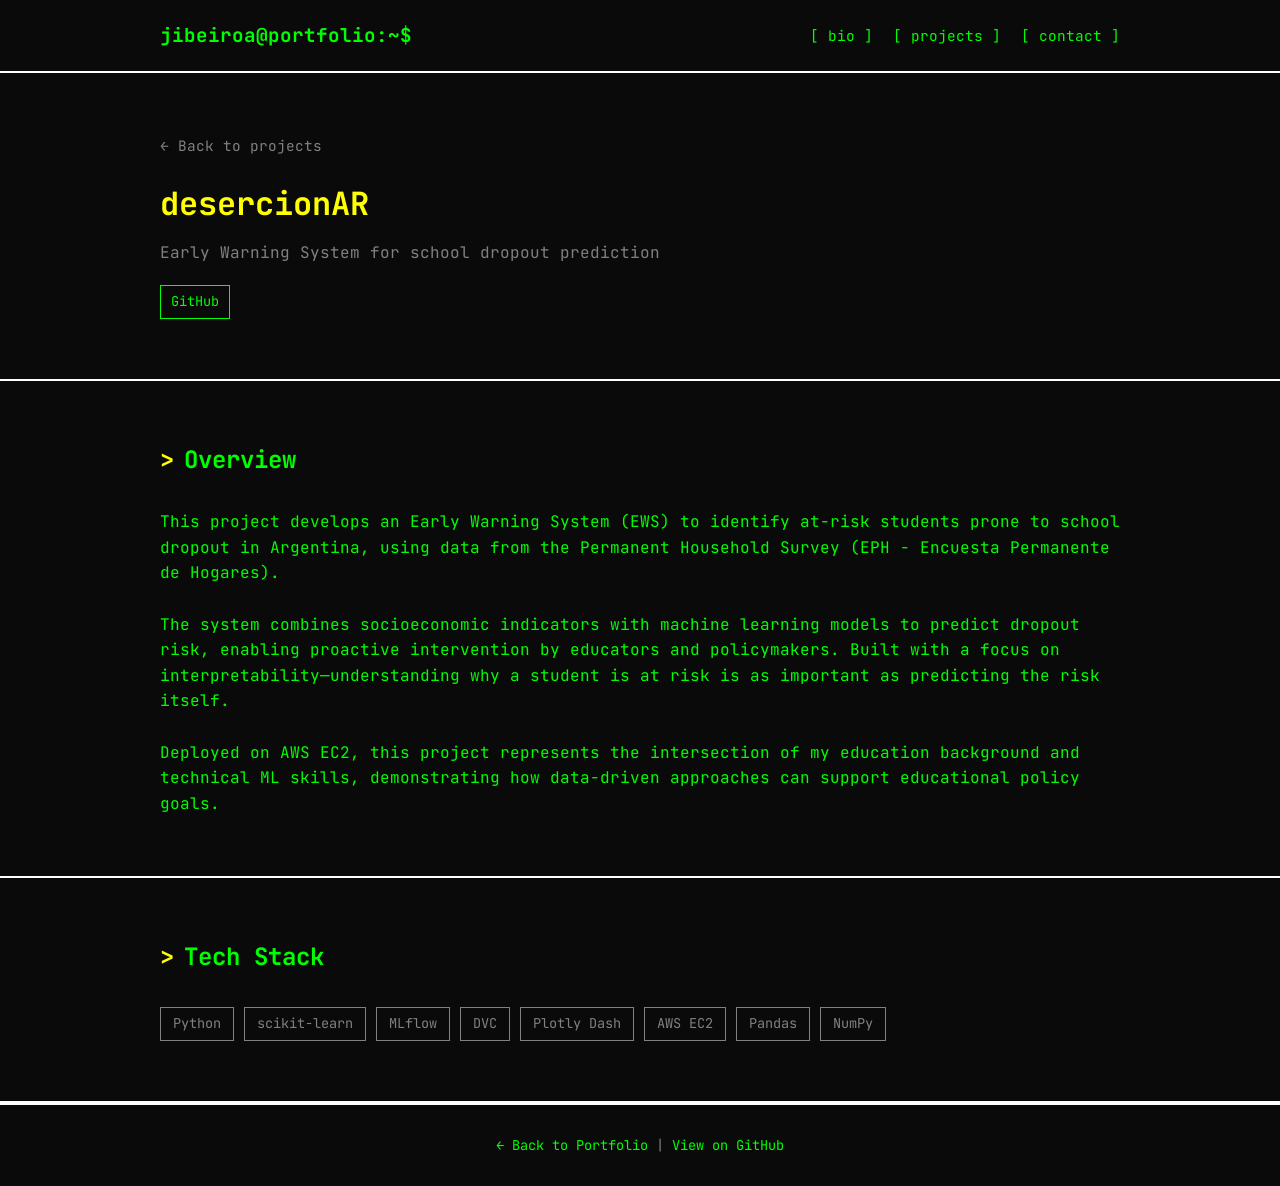
==== projects/desercionar.html @ ff780aae "Initial portfolio: neo-brutalist terminal style" ====
<!DOCTYPE html>
<html lang="en">
<head>
  <meta charset="UTF-8">
  <meta name="viewport" content="width=device-width, initial-scale=1.0">
  <title>desercionAR | Juan Ignacio Beiroa</title>
  <link rel="stylesheet" href="../css/styles.css">
  <link rel="icon" href="data:image/svg+xml,<svg xmlns='http://www.w3.org/2000/svg' viewBox='0 0 100 100'><text y='.9em' font-size='90'>$_</text></svg>">
</head>
<body>
  <header>
    <div class="container">
      <nav>
        <a href="../index.html" class="logo">jibeiroa@portfolio:~$</a>
        <ul>
          <li><a href="../index.html#bio">bio</a></li>
          <li><a href="../index.html#projects">projects</a></li>
          <li><a href="../index.html#social">contact</a></li>
        </ul>
      </nav>
    </div>
  </header>

  <main>
    <section id="project-header" style="border-bottom: var(--border);">
      <div class="container">
        <div style="margin-bottom: 20px;">
          <a href="../index.html#projects" style="color: var(--gray); font-size: 0.9rem;">← Back to projects</a>
        </div>
        <h1 style="font-size: 2rem; color: var(--yellow);">desercionAR</h1>
        <p style="color: var(--gray); margin-top: 10px;">Early Warning System for school dropout prediction</p>
        <div class="project-links" style="margin-top: 20px;">
          <a href="https://github.com/jbeiroa/desercionAR" target="_blank" rel="noopener">GitHub</a>
        </div>
      </div>
    </section>

    <section id="overview">
      <div class="container">
        <h2>Overview</h2>
        <div class="bio-text">
          <p>This project develops an Early Warning System (EWS) to identify at-risk students prone to school dropout in Argentina, using data from the Permanent Household Survey (EPH - Encuesta Permanente de Hogares).</p>
          <br>
          <p>The system combines socioeconomic indicators with machine learning models to predict dropout risk, enabling proactive intervention by educators and policymakers. Built with a focus on interpretability—understanding why a student is at risk is as important as predicting the risk itself.</p>
          <br>
          <p>Deployed on AWS EC2, this project represents the intersection of my education background and technical ML skills, demonstrating how data-driven approaches can support educational policy goals.</p>
        </div>
      </div>
    </section>

    <section id="stack">
      <div class="container">
        <h2>Tech Stack</h2>
        <div class="stack-badges" style="gap: 10px;">
          <span class="stack-badge" style="padding: 5px 12px; font-size: 0.85rem;">Python</span>
          <span class="stack-badge" style="padding: 5px 12px; font-size: 0.85rem;">scikit-learn</span>
          <span class="stack-badge" style="padding: 5px 12px; font-size: 0.85rem;">MLflow</span>
          <span class="stack-badge" style="padding: 5px 12px; font-size: 0.85rem;">DVC</span>
          <span class="stack-badge" style="padding: 5px 12px; font-size: 0.85rem;">Plotly Dash</span>
          <span class="stack-badge" style="padding: 5px 12px; font-size: 0.85rem;">AWS EC2</span>
          <span class="stack-badge" style="padding: 5px 12px; font-size: 0.85rem;">Pandas</span>
          <span class="stack-badge" style="padding: 5px 12px; font-size: 0.85rem;">NumPy</span>
        </div>
      </div>
    </section>

<!--     <section id="gallery">
      <div class="container">
        <h2>Gallery</h2>
        <div style="display: grid; grid-template-columns: repeat(auto-fit, minmax(300px, 1fr)); gap: 20px;">
          <div style="border: var(--border); padding: 20px; min-height: 200px; display: flex; align-items: center; justify-content: center; color: var(--gray); font-size: 0.9rem;">
            [Screenshot 1: Risk dashboard]
          </div>
          <div style="border: var(--border); padding: 20px; min-height: 200px; display: flex; align-items: center; justify-content: center; color: var(--gray); font-size: 0.9rem;">
            [Screenshot 2: Model performance metrics]
          </div>
          <div style="border: var(--border); padding: 20px; min-height: 200px; display: flex; align-items: center; justify-content: center; color: var(--gray); font-size: 0.9rem;">
            [Screenshot 3: Feature importance analysis]
          </div>
        </div>
      </div>
    </section> -->
  </main>

  <footer>
    <div class="container">
      <p><a href="../index.html">← Back to Portfolio</a> | <a href="https://github.com/jbeiroa/desercionAR" target="_blank" rel="noopener">View on GitHub</a></p>
    </div>
  </footer>

  <div id="lightbox" class="lightbox">
    <span class="lightbox-close">&times;</span>
    <img class="lightbox-img" src="" alt="">
  </div>

  <script src="../js/main.js"></script>
</body>
</html>
---- css/styles.css ----
@import url('https://fonts.googleapis.com/css2?family=JetBrains+Mono:wght@400;500;700&display=swap');

* {
  margin: 0;
  padding: 0;
  box-sizing: border-box;
}

:root {
  --bg: #0a0a0a;
  --green: #00ff00;
  --yellow: #ffff00;
  --gray: #808080;
  --white: #ffffff;
  --border: 2px solid var(--white);
}

html {
  scroll-behavior: smooth;
}

body {
  font-family: 'JetBrains Mono', Consolas, monospace;
  background: var(--bg);
  color: var(--green);
  line-height: 1.6;
  min-height: 100vh;
}

::selection {
  background: var(--green);
  color: var(--bg);
}

::-webkit-scrollbar {
  width: 8px;
}

::-webkit-scrollbar-track {
  background: var(--bg);
}

::-webkit-scrollbar-thumb {
  background: var(--green);
}

.container {
  max-width: 1000px;
  margin: 0 auto;
  padding: 0 20px;
}

a {
  color: var(--green);
  text-decoration: none;
  transition: color 0.2s;
}

a:hover {
  color: var(--yellow);
}

header {
  border-bottom: var(--border);
  padding: 20px 0;
  position: sticky;
  top: 0;
  background: var(--bg);
  z-index: 100;
}

nav {
  display: flex;
  justify-content: space-between;
  align-items: center;
}

nav .logo {
  font-weight: 700;
  font-size: 1.2rem;
}

nav .logo:hover {
  color: var(--yellow);
}

nav ul {
  display: flex;
  gap: 20px;
  list-style: none;
}

nav ul li a {
  font-size: 0.9rem;
}

nav ul li a::before {
  content: '[ ';
}

nav ul li a::after {
  content: ' ]';
}

.hero {
  padding: 80px 0;
  border-bottom: var(--border);
}

.hero-content {
  display: flex;
  gap: 40px;
  align-items: flex-start;
}

.hero-content .terminal {
  flex: 1;
}

.profile-pic {
  flex-shrink: 0;
}

.profile-pic img {
  width: 150px;
  height: 150px;
  object-fit: cover;
  border: var(--border);
  filter: grayscale(100%);
  transition: filter 0.3s;
}

.profile-pic img:hover {
  filter: grayscale(0%);
}

.terminal {
  background: #111;
  border: var(--border);
  padding: 20px;
  max-width: 700px;
}

.terminal-header {
  display: flex;
  gap: 8px;
  margin-bottom: 15px;
}

.terminal-dot {
  width: 12px;
  height: 12px;
  border-radius: 50%;
  border: 1px solid var(--gray);
}

.terminal-dot.red { background: #ff5f56; }
.terminal-dot.yellow { background: #ffbd2e; }
.terminal-dot.green { background: #27ca40; }

.terminal-body {
  min-height: 80px;
  max-width: 100%;
  overflow-x: hidden;
  word-break: break-word;
  overflow-wrap: break-word;
  white-space: pre-wrap;
  line-height: 1.4;
}

.prompt {
  color: var(--green);
}

.cursor {
  display: inline-block;
  width: 10px;
  height: 20px;
  background: var(--green);
  animation: blink 1s infinite;
  vertical-align: middle;
}

@keyframes blink {
  0%, 50% { opacity: 1; }
  51%, 100% { opacity: 0; }
}

.hero h1 {
  font-size: 2.5rem;
  margin-top: 30px;
  letter-spacing: -1px;
}

.hero .tagline {
  color: var(--gray);
  font-size: 1rem;
  margin-top: 10px;
}

section {
  padding: 60px 0;
  border-bottom: var(--border);
}

section h2 {
  font-size: 1.5rem;
  margin-bottom: 30px;
  display: flex;
  align-items: center;
  gap: 10px;
}

section h2::before {
  content: '>';
  color: var(--yellow);
}

#bio .bio-text {
  font-size: 1rem;
  line-height: 1.8;
  max-width: 800px;
}

#bio .bio-text h3,
section h3 {
  color: var(--yellow);
  font-size: 1.2rem;
  margin: 25px 0 15px 0;
  border-bottom: 1px solid var(--gray);
  padding-bottom: 8px;
}

#bio .bio-text ul,
section ul {
  list-style: none;
  margin: 15px 0;
  padding-left: 0;
}

#bio .bio-text li,
section li {
  position: relative;
  padding-left: 25px;
  margin-bottom: 12px;
  line-height: 1.6;
}

#bio .bio-text li::before,
section li::before {
  content: '>';
  position: absolute;
  left: 0;
  color: var(--yellow);
  font-weight: bold;
}

#skills .skills-grid {
  display: grid;
  grid-template-columns: repeat(auto-fit, minmax(200px, 1fr));
  gap: 20px;
}

.skill-category {
  border: var(--border);
  padding: 15px;
}

.skill-category h3 {
  color: var(--yellow);
  font-size: 1rem;
  margin-bottom: 10px;
  border-bottom: 1px solid var(--gray);
  padding-bottom: 5px;
}

.skill-category ul {
  list-style: none;
}

.skill-category ul li {
  font-size: 0.9rem;
  padding: 3px 0;
}

.skill-category ul li::before {
  content: '├── ';
  color: var(--gray);
}

#experience .timeline {
  position: relative;
  padding-left: 30px;
}

.timeline::before {
  content: '';
  position: absolute;
  left: 0;
  top: 0;
  bottom: 0;
  width: 2px;
  background: var(--green);
}

.timeline-item {
  position: relative;
  margin-bottom: 30px;
  padding-left: 20px;
}

.timeline-item::before {
  content: '';
  position: absolute;
  left: -34px;
  top: 5px;
  width: 10px;
  height: 10px;
  background: var(--bg);
  border: 2px solid var(--green);
}

.timeline-item:hover::before {
  background: var(--yellow);
}

.timeline-item .date {
  color: var(--gray);
  font-size: 0.85rem;
  margin-bottom: 5px;
}

.timeline-item h3 {
  font-size: 1.1rem;
  color: var(--yellow);
}

.timeline-item .org {
  color: var(--green);
  font-size: 0.95rem;
  margin-bottom: 8px;
}

.timeline-item .desc {
  font-size: 0.9rem;
  color: var(--gray);
}

.timeline-item .highlights {
  margin-top: 10px;
  font-size: 0.85rem;
}

.timeline-item .highlights li {
  margin-bottom: 5px;
  padding-left: 15px;
  position: relative;
}

.timeline-item .highlights li::before {
  content: '*';
  position: absolute;
  left: 0;
  color: var(--yellow);
}

#projects .projects-grid {
  display: grid;
  grid-template-columns: repeat(auto-fit, minmax(280px, 1fr));
  gap: 20px;
}

.project-card {
  border: var(--border);
  padding: 20px;
  transition: transform 0.2s, box-shadow 0.2s;
}

.project-card:hover {
  transform: translate(-3px, -3px);
  box-shadow: 5px 5px 0 var(--yellow);
}

.project-card h3 {
  font-size: 1.1rem;
  margin-bottom: 10px;
}

.project-card p {
  font-size: 0.85rem;
  color: var(--gray);
  margin-bottom: 15px;
}

.project-links {
  display: flex;
  gap: 15px;
}

.project-links a {
  font-size: 0.85rem;
  border: 1px solid var(--green);
  padding: 5px 10px;
}

.project-links a:hover {
  background: var(--green);
  color: var(--bg);
}

.stack-badges {
  display: flex;
  flex-wrap: wrap;
  gap: 8px;
  margin-top: 15px;
}

.stack-badge {
  font-size: 0.75rem;
  padding: 3px 8px;
  border: 1px solid var(--gray);
  color: var(--gray);
}

#social {
  border-bottom: none;
}

.social-links {
  display: flex;
  gap: 20px;
  flex-wrap: wrap;
}

.social-links a {
  display: flex;
  align-items: center;
  gap: 8px;
  font-size: 1rem;
  border: var(--border);
  padding: 10px 15px;
}

.social-links a:hover {
  background: var(--white);
  color: var(--bg);
}

.social-links a svg {
  width: 20px;
  height: 20px;
}

footer {
  padding: 30px 0;
  text-align: center;
  color: var(--gray);
  font-size: 0.85rem;
  border-top: var(--border);
}

.easter-egg {
  display: none;
  position: fixed;
  bottom: 20px;
  right: 20px;
  background: #111;
  border: 2px solid var(--green);
  padding: 15px;
  max-width: 400px;
  z-index: 1000;
}

.easter-egg.active {
  display: block;
}

.easter-egg input {
  background: transparent;
  border: none;
  color: var(--green);
  font-family: inherit;
  font-size: 1rem;
  width: 100%;
  outline: none;
}

.hidden-trigger {
  position: fixed;
  bottom: 15px;
  right: 15px;
  width: 30px;
  height: 30px;
  cursor: pointer;
  opacity: 0.03;
  transition: opacity 0.3s;
  display: flex;
  align-items: center;
  justify-content: center;
}

.hidden-trigger::after {
  content: '>';
  color: var(--green);
  font-size: 14px;
  animation: hintPulse 3s ease-in-out infinite;
}

@keyframes hintPulse {
  0%, 100% { opacity: 0.3; transform: translateX(0); }
  50% { opacity: 0.8; transform: translateX(3px); }
}

.hidden-trigger:hover {
  opacity: 0.15;
}

#back-to-top {
  position: fixed;
  bottom: 20px;
  left: 20px;
  border: 2px solid var(--green);
  padding: 10px;
  font-size: 0.8rem;
  opacity: 0;
  transition: opacity 0.3s;
}

#back-to-top.visible {
  opacity: 1;
}

.lightbox {
  display: none;
  position: fixed;
  top: 0;
  left: 0;
  width: 100%;
  height: 100%;
  background: rgba(0, 0, 0, 0.95);
  z-index: 2000;
  cursor: pointer;
}

.lightbox.active {
  display: flex;
  align-items: center;
  justify-content: center;
}

.lightbox-img {
  max-width: 90%;
  max-height: 90%;
  object-fit: contain;
  border: 2px solid var(--white);
}

.lightbox-close {
  position: absolute;
  top: 20px;
  right: 30px;
  font-size: 40px;
  color: var(--green);
  cursor: pointer;
  line-height: 1;
}

.lightbox-close:hover {
  color: var(--yellow);
}

@media (max-width: 600px) {
  nav {
    flex-direction: column;
    gap: 15px;
  }

  nav ul {
    flex-wrap: wrap;
    justify-content: center;
  }

  .hero-content {
    flex-direction: column;
    align-items: center;
  }

  .profile-pic {
    order: -1;
  }

  .profile-pic img {
    width: 120px;
    height: 120px;
  }

  .hero h1 {
    font-size: 1.8rem;
  }

  .timeline {
    padding-left: 20px;
  }

  .projects-grid {
    grid-template-columns: 1fr;
  }
}
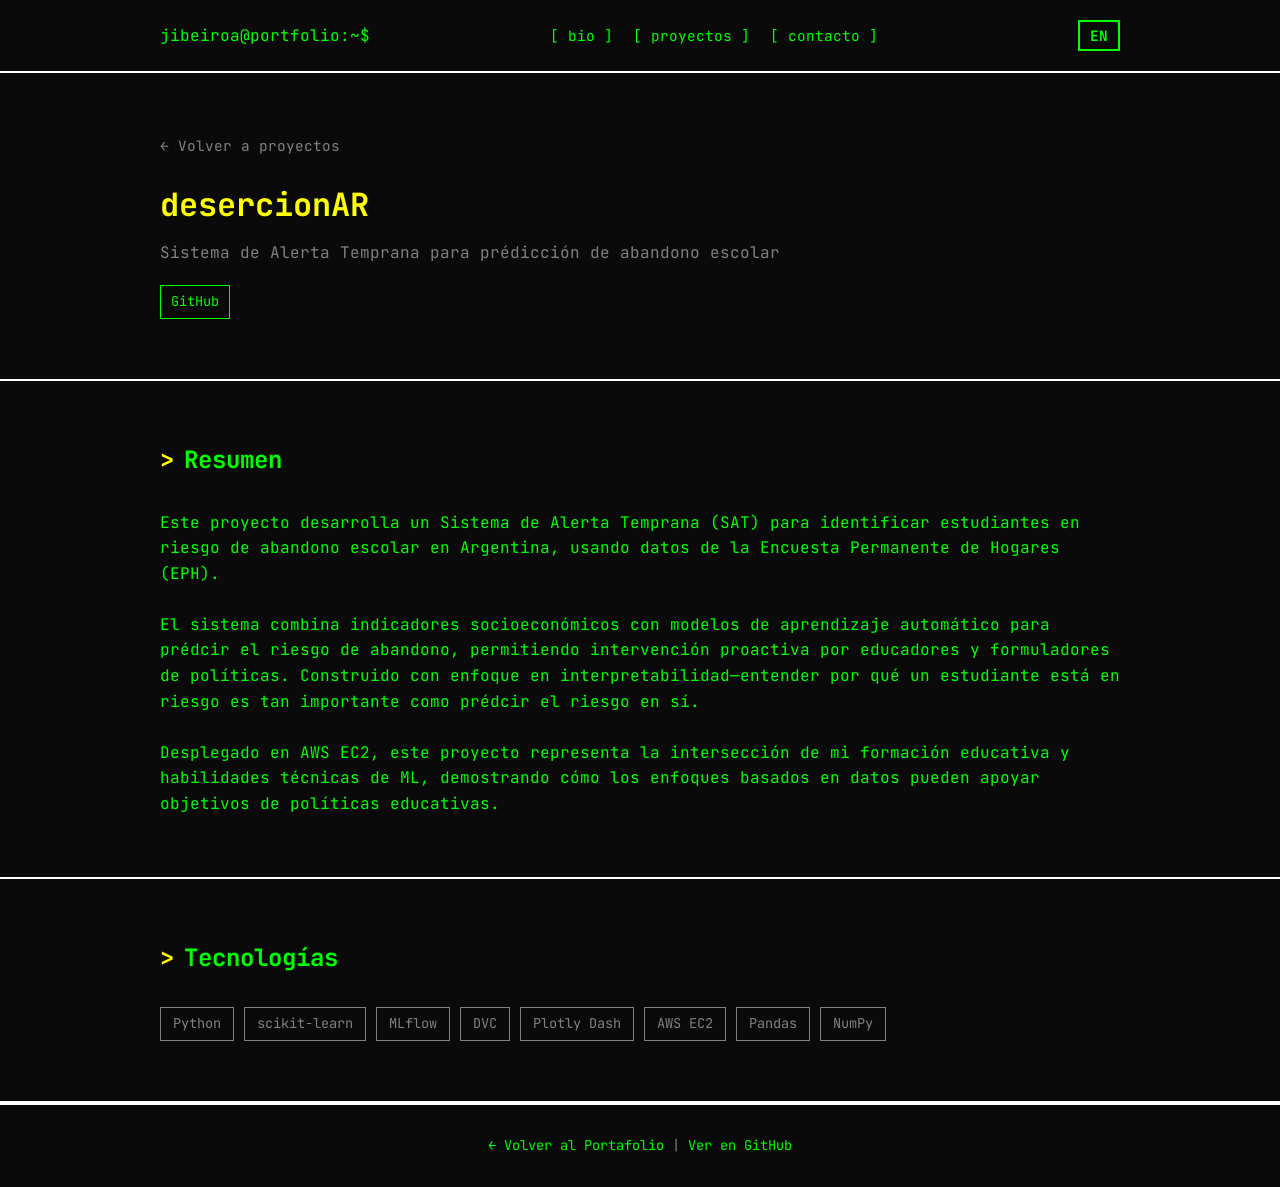
==== commit da47ce46: "added translations to spanish" ====
--- a/projects/desercionar.html
+++ b/projects/desercionar.html
@@ -1,8 +1,7 @@
 <!DOCTYPE html>
-<html lang="en">
+<html lang="es">
 <head>
   <meta charset="UTF-8">
-  <meta name="viewport" content="width=device-width, initial-scale=1.0">
   <title>desercionAR | Juan Ignacio Beiroa</title>
   <link rel="stylesheet" href="../css/styles.css">
   <link rel="icon" href="data:image/svg+xml,<svg xmlns='http://www.w3.org/2000/svg' viewBox='0 0 100 100'><text y='.9em' font-size='90'>$_</text></svg>">
@@ -14,9 +13,12 @@
         <a href="../index.html" class="logo">jibeiroa@portfolio:~$</a>
         <ul>
           <li><a href="../index.html#bio">bio</a></li>
-          <li><a href="../index.html#projects">projects</a></li>
-          <li><a href="../index.html#social">contact</a></li>
+          <li><a href="../index.html#projects">proyectos</a></li>
+          <li><a href="../index.html#social">contacto</a></li>
         </ul>
+        <div class="lang-toggle">
+          <button id="lang-btn">EN</button>
+        </div>
       </nav>
     </div>
   </header>
@@ -25,10 +27,10 @@
     <section id="project-header" style="border-bottom: var(--border);">
       <div class="container">
         <div style="margin-bottom: 20px;">
-          <a href="../index.html#projects" style="color: var(--gray); font-size: 0.9rem;">← Back to projects</a>
+          <a href="../index.html#projects" style="color: var(--gray); font-size: 0.9rem;">← Volver a proyectos</a>
         </div>
         <h1 style="font-size: 2rem; color: var(--yellow);">desercionAR</h1>
-        <p style="color: var(--gray); margin-top: 10px;">Early Warning System for school dropout prediction</p>
+        <p style="color: var(--gray); margin-top: 10px;">Sistema de Alerta Temprana para prédicción de abandono escolar</p>
         <div class="project-links" style="margin-top: 20px;">
           <a href="https://github.com/jbeiroa/desercionAR" target="_blank" rel="noopener">GitHub</a>
         </div>
@@ -37,20 +39,20 @@
 
     <section id="overview">
       <div class="container">
-        <h2>Overview</h2>
+        <h2>Resumen</h2>
         <div class="bio-text">
-          <p>This project develops an Early Warning System (EWS) to identify at-risk students prone to school dropout in Argentina, using data from the Permanent Household Survey (EPH - Encuesta Permanente de Hogares).</p>
+          <p>Este proyecto desarrolla un Sistema de Alerta Temprana (SAT) para identificar estudiantes en riesgo de abandono escolar en Argentina, usando datos de la Encuesta Permanente de Hogares (EPH).</p>
           <br>
-          <p>The system combines socioeconomic indicators with machine learning models to predict dropout risk, enabling proactive intervention by educators and policymakers. Built with a focus on interpretability—understanding why a student is at risk is as important as predicting the risk itself.</p>
+          <p>El sistema combina indicadores socioeconómicos con modelos de aprendizaje automático para prédcir el riesgo de abandono, permitiendo intervención proactiva por educadores y formuladores de políticas. Construido con enfoque en interpretabilidad—entender por qué un estudiante está en riesgo es tan importante como prédcir el riesgo en sí.</p>
           <br>
-          <p>Deployed on AWS EC2, this project represents the intersection of my education background and technical ML skills, demonstrating how data-driven approaches can support educational policy goals.</p>
+          <p>Desplegado en AWS EC2, este proyecto representa la intersección de mi formación educativa y habilidades técnicas de ML, demostrando cómo los enfoques basados en datos pueden apoyar objetivos de políticas educativas.</p>
         </div>
       </div>
     </section>
 
     <section id="stack">
       <div class="container">
-        <h2>Tech Stack</h2>
+        <h2>Tecnologías</h2>
         <div class="stack-badges" style="gap: 10px;">
           <span class="stack-badge" style="padding: 5px 12px; font-size: 0.85rem;">Python</span>
           <span class="stack-badge" style="padding: 5px 12px; font-size: 0.85rem;">scikit-learn</span>
@@ -64,9 +66,9 @@
       </div>
     </section>
 
-<!--     <section id="gallery">
+  <!--     <section id="gallery">
       <div class="container">
-        <h2>Gallery</h2>
+        <h2>Galería</h2>
         <div style="display: grid; grid-template-columns: repeat(auto-fit, minmax(300px, 1fr)); gap: 20px;">
           <div style="border: var(--border); padding: 20px; min-height: 200px; display: flex; align-items: center; justify-content: center; color: var(--gray); font-size: 0.9rem;">
             [Screenshot 1: Risk dashboard]
@@ -84,7 +86,7 @@
 
   <footer>
     <div class="container">
-      <p><a href="../index.html">← Back to Portfolio</a> | <a href="https://github.com/jbeiroa/desercionAR" target="_blank" rel="noopener">View on GitHub</a></p>
+      <p><a href="../index.html">← Volver al Portafolio</a> | <a href="https://github.com/jbeiroa/desercionAR" target="_blank" rel="noopener">Ver en GitHub</a></p>
     </div>
   </footer>
 
--- a/css/styles.css
+++ b/css/styles.css
@@ -73,19 +73,13 @@
   display: flex;
   justify-content: space-between;
   align-items: center;
-}
-
-nav .logo {
-  font-weight: 700;
-  font-size: 1.2rem;
-}
-
-nav .logo:hover {
-  color: var(--yellow);
+  flex-wrap: wrap;
+  gap: 20px;
 }
 
 nav ul {
   display: flex;
+  align-items: center;
   gap: 20px;
   list-style: none;
 }
@@ -100,6 +94,48 @@
 
 nav ul li a::after {
   content: ' ]';
+}
+
+nav .menu-items {
+  display: flex;
+  align-items: center;
+  gap: 20px;
+  list-style: none;
+}
+
+.menu-items li a {
+  font-size: 0.9rem;
+}
+
+.menu-items li a::before {
+  content: '[ ';
+}
+
+.menu-items li a::after {
+  content: ' ]';
+}
+
+.lang-toggle {
+  margin-left: 20px;
+}
+
+.lang-toggle button {
+  font-family: 'JetBrains Mono', Consolas, monospace;
+  font-size: 0.9rem;
+  font-weight: 700;
+  background: transparent;
+  color: var(--green);
+  border: 2px solid var(--green);
+  padding: 4px 10px;
+  cursor: pointer;
+  transition: all 0.2s;
+}
+
+.lang-toggle button:hover {
+  color: var(--yellow);
+  border-color: var(--yellow);
+  box-shadow: 4px 4px 0 var(--yellow);
+  transform: translate(-2px, -2px);
 }
 
 .hero {
@@ -279,13 +315,16 @@
 }
 
 .skill-category ul li {
+  position: relative;
   font-size: 0.9rem;
-  padding: 3px 0;
+  padding: 3px 0 3px 28px;
 }
 
 .skill-category ul li::before {
   content: '├── ';
   color: var(--gray);
+  position: absolute;
+  left: 0;
 }
 
 #experience .timeline {
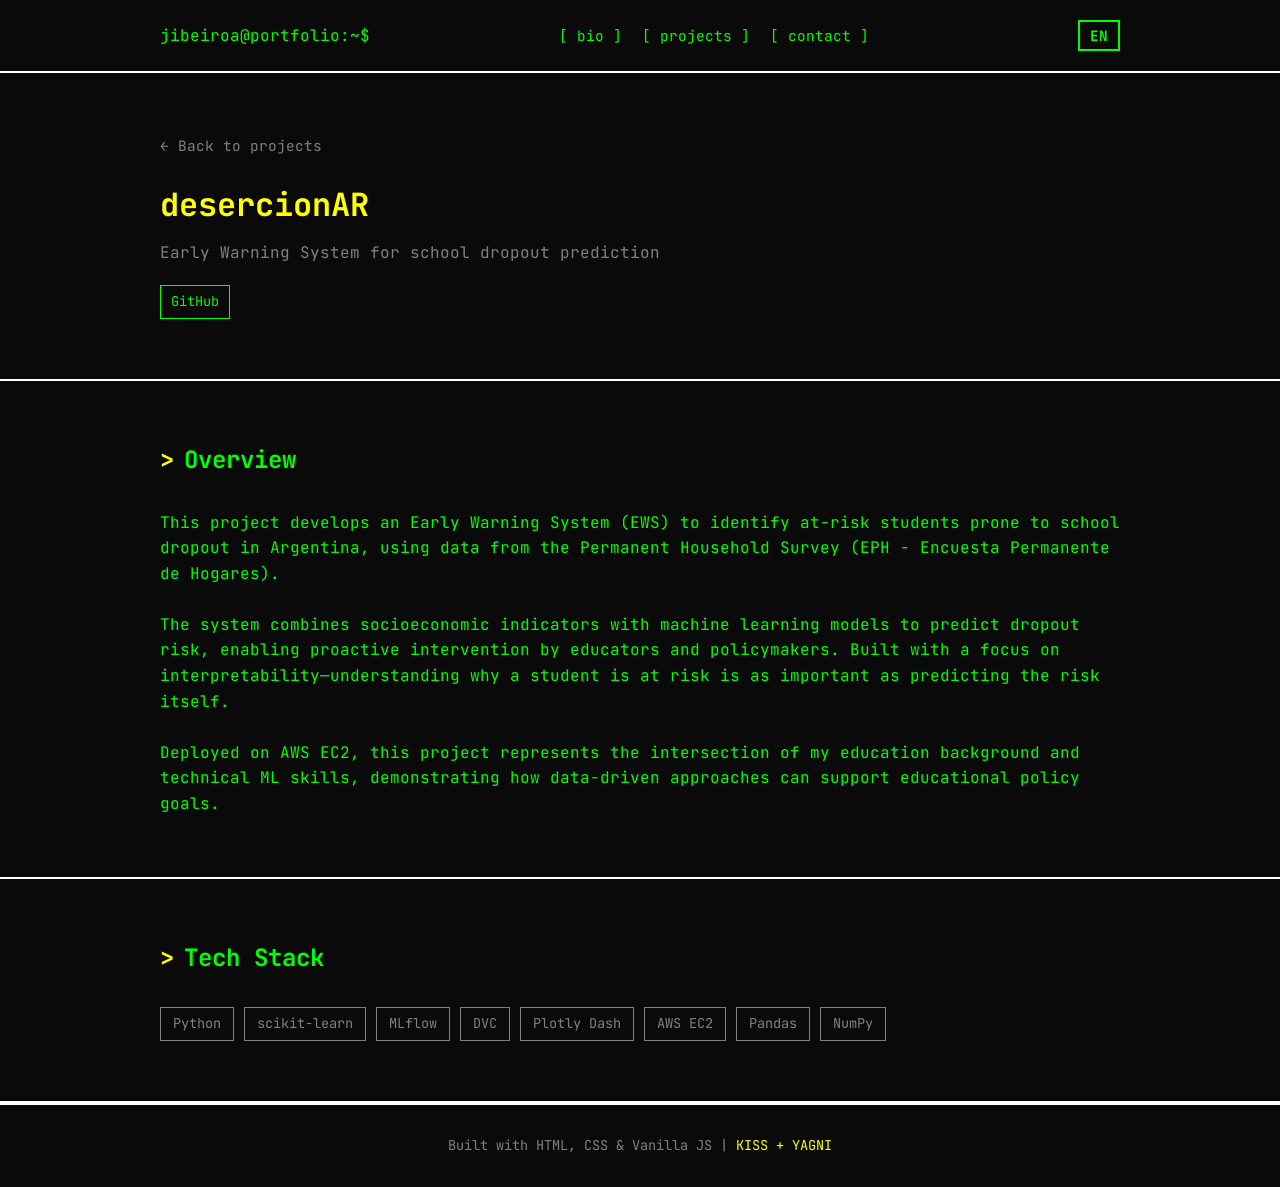
==== commit 2b7f153c: "gemini improved translations" ====
--- a/projects/desercionar.html
+++ b/projects/desercionar.html
@@ -30,7 +30,7 @@
           <a href="../index.html#projects" style="color: var(--gray); font-size: 0.9rem;">← Volver a proyectos</a>
         </div>
         <h1 style="font-size: 2rem; color: var(--yellow);">desercionAR</h1>
-        <p style="color: var(--gray); margin-top: 10px;">Sistema de Alerta Temprana para prédicción de abandono escolar</p>
+        <p style="color: var(--gray); margin-top: 10px;">Sistema de Alerta Temprana para la predicción de abandono escolar</p>
         <div class="project-links" style="margin-top: 20px;">
           <a href="https://github.com/jbeiroa/desercionAR" target="_blank" rel="noopener">GitHub</a>
         </div>
@@ -41,11 +41,11 @@
       <div class="container">
         <h2>Resumen</h2>
         <div class="bio-text">
-          <p>Este proyecto desarrolla un Sistema de Alerta Temprana (SAT) para identificar estudiantes en riesgo de abandono escolar en Argentina, usando datos de la Encuesta Permanente de Hogares (EPH).</p>
+          <p>Este proyecto desarrolla un Sistema de Alerta Temprana (SAT) para identificar estudiantes en riesgo de abandono escolar en Argentina, utilizando datos de la Encuesta Permanente de Hogares (EPH).</p>
           <br>
-          <p>El sistema combina indicadores socioeconómicos con modelos de aprendizaje automático para prédcir el riesgo de abandono, permitiendo intervención proactiva por educadores y formuladores de políticas. Construido con enfoque en interpretabilidad—entender por qué un estudiante está en riesgo es tan importante como prédcir el riesgo en sí.</p>
+          <p>El sistema combina indicadores socioeconómicos con modelos de Machine Learning para predecir el riesgo de deserción, permitiendo intervenciones proactivas de educadores y decisores políticos. Se prioriza la interpretabilidad: entender por qué un estudiante está en riesgo es tan importante como predecir el riesgo en sí.</p>
           <br>
-          <p>Desplegado en AWS EC2, este proyecto representa la intersección de mi formación educativa y habilidades técnicas de ML, demostrando cómo los enfoques basados en datos pueden apoyar objetivos de políticas educativas.</p>
+          <p>Desplegado en AWS EC2, este proyecto representa la intersección entre mi formación educativa y mis habilidades técnicas en ML, demostrando cómo los datos pueden apoyar los objetivos de las políticas públicas.</p>
         </div>
       </div>
     </section>
